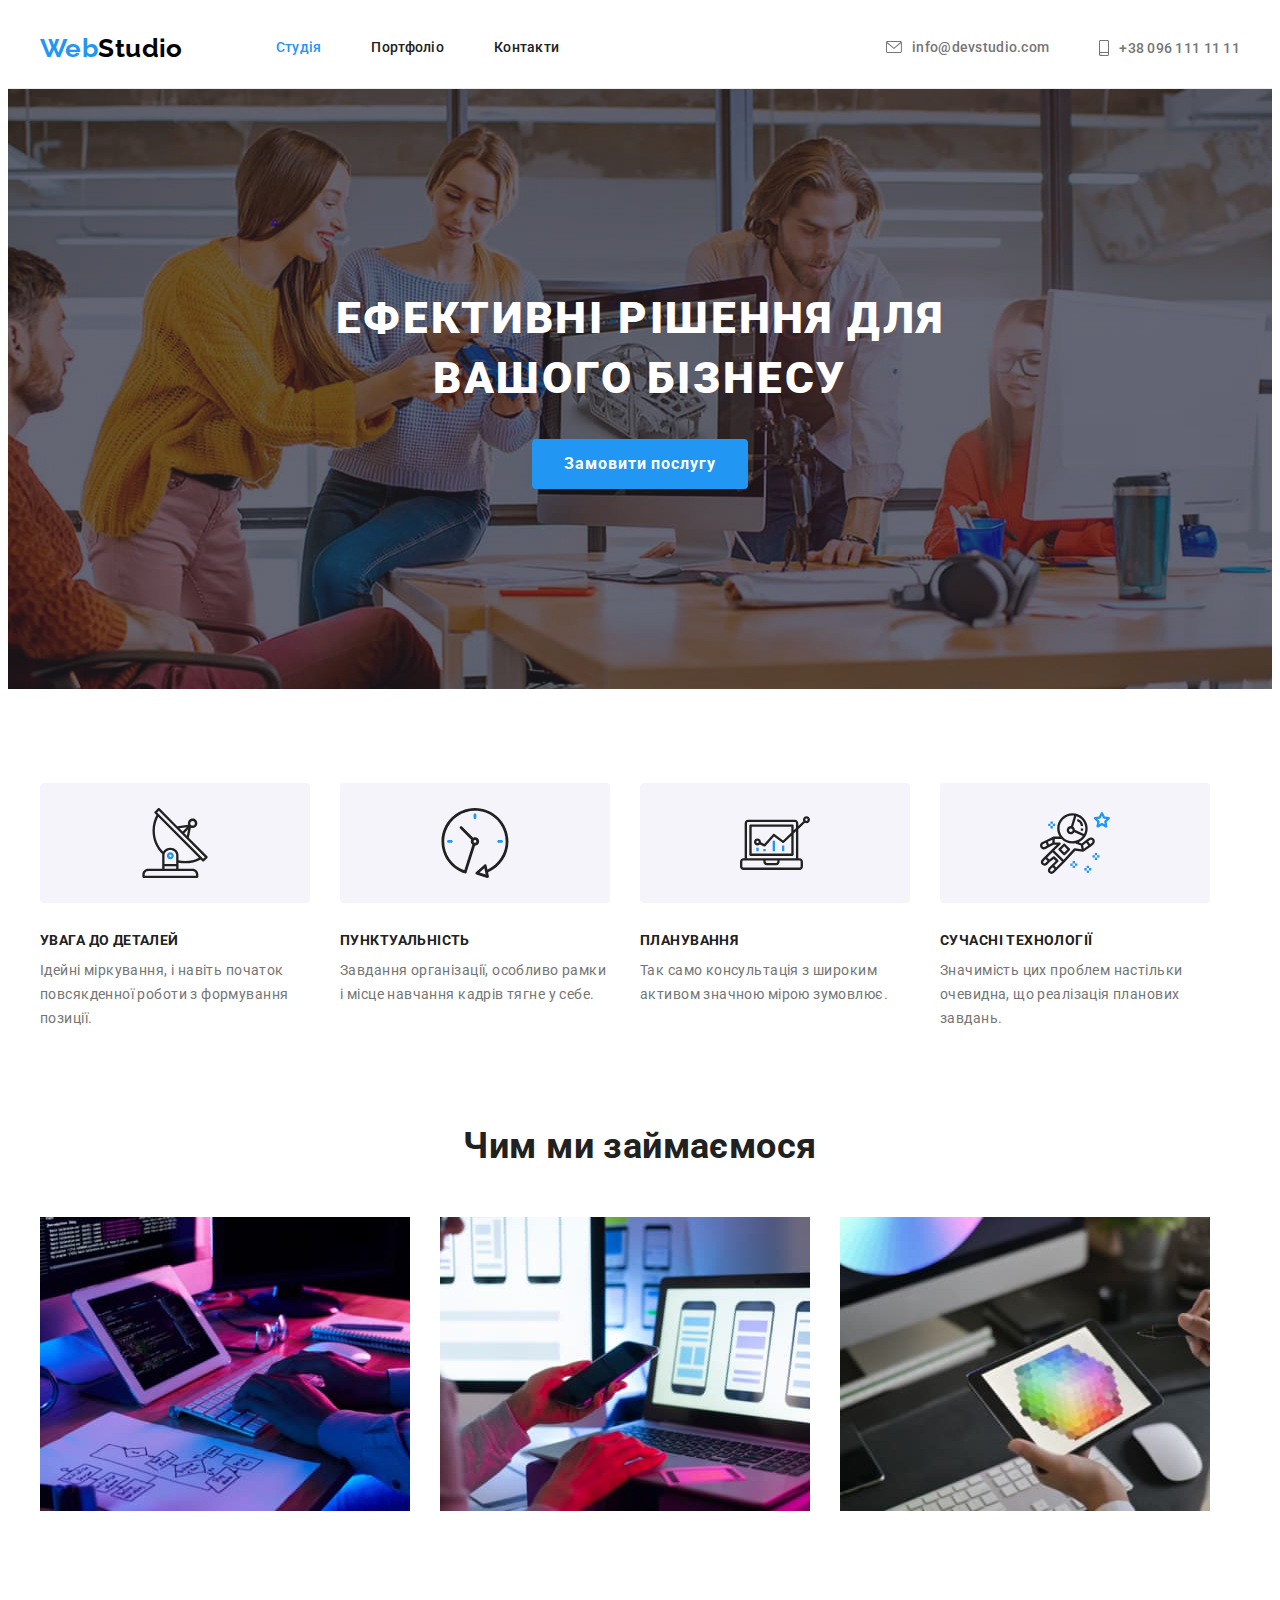
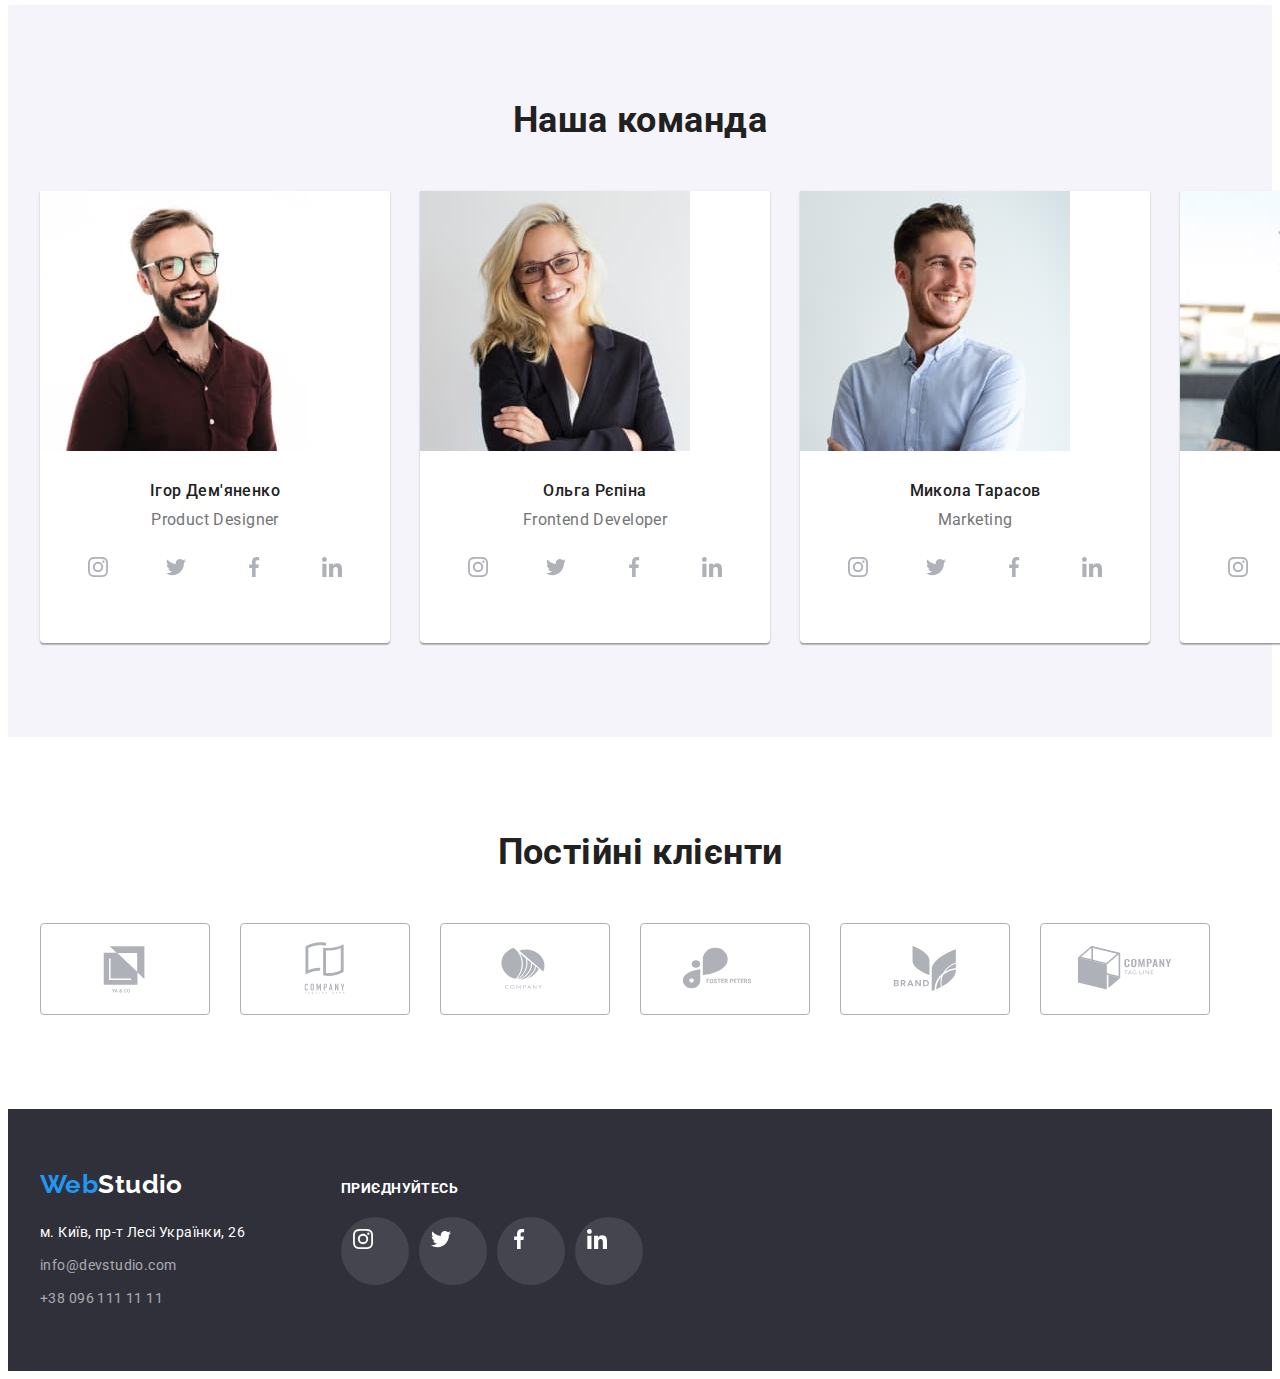
==== index.html @ 2369edc8 "Initial commit" ====
<!DOCTYPE html>
<html lang="uk">
  <head>
    <meta charset="UTF-8" />
    <meta http-equiv="X-UA-Compatible" content="IE=edge" />
    <meta name="viewport" content="width=device-width, initial-scale=1.0" />
    <link rel="preconnect" href="https://fonts.googleapis.com" />
    <link rel="preconnect" href="https://fonts.gstatic.com" crossorigin />
    <link
      href="https://fonts.googleapis.com/css2?family=Raleway:wght@700&family=Roboto:wght@400;500;700;900&display=swap"
      rel="stylesheet"
    />
    <link
      rel="stylesheet"
      href="https://cdnjs.cloudflare.com/ajax/libs/modern-normalize/1.1.0/modern-normalize.min.css"
      integrity="sha512-wpPYUAdjBVSE4KJnH1VR1HeZfpl1ub8YT/NKx4PuQ5NmX2tKuGu6U/JRp5y+Y8XG2tV+wKQpNHVUX03MfMFn9Q=="
      crossorigin="anonymous"
      referrerpolicy="no-referrer"
    />
    <link rel="stylesheet" href="./css/styles.css" />
    <title>Студія</title>
  </head>
  <body>
    <header class="site-header">
      <div class="site-header__container container">
        <a href="./index.html" class="logo"><span class="logo__accent">Web</span>Studio</a>

        <nav class="site-nav">
          <ul class="site-nav__list">
            <li class="site-nav__item">
              <a class="site-nav__link site-nav__link--current" href="./index.html">Студія</a>
            </li>
            <li class="site-nav__item">
              <a class="site-nav__link" href="./portfolio.html">Портфоліо</a>
            </li>
            <li class="site-nav__item">
              <a class="site-nav__link" href="">Контакти</a>
            </li>
          </ul>
        </nav>

        <ul class="header-contacts">
          <li class="header-contacts__item">
            <a class="header-contacts__link" href="mailto:info@devstudio.com">
              <svg class="header-contacts__icon icon-envelope" height="12" width="16">
                <use href="./images/icons.svg#icon-envelope"></use></svg
              >info@devstudio.com</a
            >
          </li>
          <li class="header-contacts__item">
            <a class="header-contacts__link" href="tel:+380961111111">
              <svg class="header-contacts__icon icon-smartphone" height="16" width="10">
                <use href="./images/icons.svg#icon-smartphone"></use></svg
              >+38 096 111 11 11</a
            >
          </li>
        </ul>
      </div>
    </header>

    <main>
      <section class="hero">
        <div class="container hero__container">
          <h1 class="hero__heading">
            Ефективні рішення для<br />
            вашого бізнесу
          </h1>
          <button class="button hero__button" type="button">Замовити послугу</button>
        </div>
      </section>

      <section class="features section">
        <div class="container">
          <h2 class="features__heading">Особливості</h2>
          <ul class="features-list">
            <li class="features-list__item">
              <div class="features-list__thumb">
                <svg class="features-list__icon" height="70" width="70">
                  <use href="./images/icons.svg#icon-antenna"></use>
                </svg>
              </div>
              <h3 class="features-list__heading">Увага до деталей</h3>
              <p class="features-list__text">
                Ідейні міркування, і навіть початок повсякденної роботи з формування позиції.
              </p>
            </li>
            <li class="features-list__item">
              <div class="features-list__thumb">
                <svg class="features-list__icon" height="70" width="70">
                  <use href="./images/icons.svg#icon-clock"></use>
                </svg>
              </div>
              <h3 class="features-list__heading">Пунктуальність</h3>
              <p class="features-list__text">
                Завдання організації, особливо рамки і місце навчання кадрів тягне у себе.
              </p>
            </li>
            <li class="features-list__item">
              <div class="features-list__thumb">
                <svg class="features-list__icon" height="70" width="70">
                  <use href="./images/icons.svg#icon-diagram"></use>
                </svg>
              </div>
              <h3 class="features-list__heading">Планування</h3>
              <p class="features-list__text">
                Так само консультація з широким активом значною мірою зумовлює.
              </p>
            </li>
            <li class="features-list__item">
              <div class="features-list__thumb">
                <svg class="features-list__icon" height="70" width="70">
                  <use href="./images/icons.svg#icon-astronaut"></use>
                </svg>
              </div>
              <h3 class="features-list__heading">Сучасні технології</h3>
              <p class="features-list__text">
                Значимість цих проблем настільки очевидна, що реалізація планових завдань.
              </p>
            </li>
          </ul>
        </div>
      </section>

      <section class="competence section">
        <div class="container">
          <h2 class="competence__heading heading">Чим ми займаємося</h2>
          <ul class="competence-list text-center">
            <li class="competence-list__item">
              <a href="">
                <img
                  class="image-block"
                  src="./images/coding.jpg"
                  alt="Верстаємо сайти"
                  width="370"
                />
              </a>
            </li>
            <li class="competence-list__item">
              <a href="">
                <img
                  class="image-block"
                  src="./images/adaptation.jpg"
                  alt="Адаптуємо під різні пристрої"
                  width="370"
                />
              </a>
            </li>
            <li class="competence-list__item">
              <a href="">
                <img
                  class="image-block"
                  src="./images/coloring.jpg"
                  alt="Підбираємо кольорову гаму"
                  width="370"
                />
              </a>
            </li>
          </ul>
        </div>
      </section>

      <section class="team section">
        <div class="container">
          <h2 class="team__heading heading">Наша команда</h2>

          <ul class="team-cards text-center">
            <li class="team-cards__item">
              <img
                class="image-block"
                src="./images/igor.jpg"
                alt="Усміхнений брюнет з охайною щетиною на обличчі, в окулярах та бордовою рубашкою"
                width="270"
              />
              <div class="team-cards__description">
                <h3 class="team-cards__heading">Ігор Дем'яненко</h3>
                <p class="team-cards__position">Product Designer</p>
                <ul class="team-cards__social-links social-links">
                  <li class="social-links__item">
                    <a href="" class="social-links__link">
                      <svg class="social-links__icon" height="20" width="20">
                        <use href="./images/icons.svg#icon-instagram"></use>
                      </svg>
                    </a>
                  </li>
                  <li class="social-links__item">
                    <a href="" class="social-links__link">
                      <svg class="social-links__icon" height="20" width="20">
                        <use href="./images/icons.svg#icon-twitter"></use>
                      </svg>
                    </a>
                  </li>
                  <li class="social-links__item">
                    <a href="" class="social-links__link">
                      <svg class="social-links__icon" height="20" width="20">
                        <use href="./images/icons.svg#icon-facebook"></use>
                      </svg>
                    </a>
                  </li>
                  <li class="social-links__item">
                    <a href="" class="social-links__link">
                      <svg class="social-links__icon" height="20" width="20">
                        <use href="./images/icons.svg#icon-linkedin"></use>
                      </svg>
                    </a>
                  </li>
                </ul>
              </div>
            </li>
            <li class="team-cards__item">
              <img
                class="image-block"
                src="./images/olga.jpg"
                alt="Усміхнена блондинка в окулярах та чорному жакеті"
                width="270"
              />
              <div class="team-cards__description">
                <h3 class="team-cards__heading">Ольга Рєпіна</h3>
                <p class="team-cards__position">Frontend Developer</p>
                <ul class="team-cards__social-links social-links">
                  <li class="social-links__item">
                    <a href="" class="social-links__link">
                      <svg class="social-links__icon" height="20" width="20">
                        <use href="./images/icons.svg#icon-instagram"></use>
                      </svg>
                    </a>
                  </li>
                  <li class="social-links__item">
                    <a href="" class="social-links__link">
                      <svg class="social-links__icon" height="20" width="20">
                        <use href="./images/icons.svg#icon-twitter"></use>
                      </svg>
                    </a>
                  </li>
                  <li class="social-links__item">
                    <a href="" class="social-links__link">
                      <svg class="social-links__icon" height="20" width="20">
                        <use href="./images/icons.svg#icon-facebook"></use>
                      </svg>
                    </a>
                  </li>
                  <li class="social-links__item">
                    <a href="" class="social-links__link">
                      <svg class="social-links__icon" height="20" width="20">
                        <use href="./images/icons.svg#icon-linkedin"></use>
                      </svg>
                    </a>
                  </li>
                </ul>
              </div>
            </li>
            <li class="team-cards__item">
              <img
                class="image-block"
                src="./images/mikola.jpg"
                alt="Усміхнений брюнет у білій сорочці"
                width="270"
              />
              <div class="team-cards__description">
                <h3 class="team-cards__heading">Микола Тарасов</h3>
                <p class="team-cards__position">Marketing</p>
                <ul class="team-cards__social-links social-links">
                  <li class="social-links__item">
                    <a href="" class="social-links__link">
                      <svg class="social-links__icon" height="20" width="20">
                        <use href="./images/icons.svg#icon-instagram"></use>
                      </svg>
                    </a>
                  </li>
                  <li class="social-links__item">
                    <a href="" class="social-links__link">
                      <svg class="social-links__icon" height="20" width="20">
                        <use href="./images/icons.svg#icon-twitter"></use>
                      </svg>
                    </a>
                  </li>
                  <li class="social-links__item">
                    <a href="" class="social-links__link">
                      <svg class="social-links__icon" height="20" width="20">
                        <use href="./images/icons.svg#icon-facebook"></use>
                      </svg>
                    </a>
                  </li>
                  <li class="social-links__item">
                    <a href="" class="social-links__link">
                      <svg class="social-links__icon" height="20" width="20">
                        <use href="./images/icons.svg#icon-linkedin"></use>
                      </svg>
                    </a>
                  </li>
                </ul>
              </div>
            </li>
            <li class="team-cards__item">
              <img
                class="image-block"
                src="./images/mihailo.jpg"
                alt="Брюнет з щетиною на обличчі, в окулярах та чорній футболці"
                width="270"
              />
              <div class="team-cards__description">
                <h3 class="team-cards__heading">Михайло Єрмаков</h3>
                <p class="team-cards__position">UI Designer</p>
                <ul class="team-cards__social-links social-links">
                  <li class="social-links__item">
                    <a href="" class="social-links__link">
                      <svg class="social-links__icon" height="20" width="20">
                        <use href="./images/icons.svg#icon-instagram"></use>
                      </svg>
                    </a>
                  </li>
                  <li class="social-links__item">
                    <a href="" class="social-links__link">
                      <svg class="social-links__icon" height="20" width="20">
                        <use href="./images/icons.svg#icon-twitter"></use>
                      </svg>
                    </a>
                  </li>
                  <li class="social-links__item">
                    <a href="" class="social-links__link">
                      <svg class="social-links__icon" height="20" width="20">
                        <use href="./images/icons.svg#icon-facebook"></use>
                      </svg>
                    </a>
                  </li>
                  <li class="social-links__item">
                    <a href="" class="social-links__link">
                      <svg class="social-links__icon" height="20" width="20">
                        <use href="./images/icons.svg#icon-linkedin"></use>
                      </svg>
                    </a>
                  </li>
                </ul>
              </div>
            </li>
          </ul>
        </div>
      </section>

      <section class="clients section">
        <div class="container">
          <h2 class="clients__heading heading">Постійні клієнти</h2>
          <ul class="clients__list">
            <li class="clients__item">
              <a href="" class="clients__link">
                <svg class="clients__icon" height="60" width="106">
                  <use href="./images/icons.svg#icon-client1"></use>
                </svg>
              </a>
            </li>
            <li class="clients__item">
              <a href="" class="clients__link">
                <svg class="clients__icon" height="60" width="106">
                  <use href="./images/icons.svg#icon-client2"></use>
                </svg>
              </a>
            </li>
            <li class="clients__item">
              <a href="" class="clients__link">
                <svg class="clients__icon" height="60" width="106">
                  <use href="./images/icons.svg#icon-client3"></use>
                </svg>
              </a>
            </li>
            <li class="clients__item">
              <a href="" class="clients__link">
                <svg class="clients__icon" height="60" width="106">
                  <use href="./images/icons.svg#icon-client4"></use>
                </svg>
              </a>
            </li>
            <li class="clients__item">
              <a href="" class="clients__link">
                <svg class="clients__icon" height="60" width="106">
                  <use href="./images/icons.svg#icon-client5"></use>
                </svg>
              </a>
            </li>
            <li class="clients__item">
              <a href="" class="clients__link">
                <svg class="clients__icon" height="60" width="106">
                  <use href="./images/icons.svg#icon-client6"></use>
                </svg>
              </a>
            </li>
          </ul>
        </div>
      </section>
    </main>

    <footer class="site-footer">
      <div class="site-footer__container container">
        <div class="site-footer__nav-links">
          <a href="./index.html" class="logo site-footer__logo"
            ><span class="logo__accent">Web</span>Studio</a
          >
          <address class="footer-contacts">
            <ul>
              <li class="footer-contacts__item">
                <a
                  class="footer-contacts__link footer-contacts__link--address"
                  href="https://goo.gl/maps/XUFfffDGWBc9zeDt5"
                  >м. Київ, пр-т Лесі Українки, 26</a
                >
              </li>
              <li class="footer-contacts__item">
                <a class="footer-contacts__link" href="mailto:info@devstudio.com"
                  >info@devstudio.com</a
                >
              </li>
              <li class="footer-contacts__item">
                <a class="footer-contacts__link" href="tel:+380961111111">+38 096 111 11 11</a>
              </li>
            </ul>
          </address>
        </div>

        <div class="site-footer__social-links">
          <h2 class="site-footer__heading">Приєднуйтесь</h2>
          <ul class="site-footer__social-list social-links">
            <li class="social-links__item">
              <a href="" class="site-footer__social-link social-links__link">
                <svg class="social-links__icon" height="20" width="20">
                  <use href="./images/icons.svg#icon-instagram"></use>
                </svg>
              </a>
            </li>
            <li class="social-links__item">
              <a href="" class="site-footer__social-link social-links__link">
                <svg class="social-links__icon" height="20" width="20">
                  <use href="./images/icons.svg#icon-twitter"></use>
                </svg>
              </a>
            </li>
            <li class="social-links__item">
              <a href="" class="site-footer__social-link social-links__link">
                <svg class="social-links__icon" height="20" width="20">
                  <use href="./images/icons.svg#icon-facebook"></use>
                </svg>
              </a>
            </li>
            <li class="social-links__item">
              <a href="" class="site-footer__social-link social-links__link">
                <svg class="social-links__icon" height="20" width="20">
                  <use href="./images/icons.svg#icon-linkedin"></use>
                </svg>
              </a>
            </li>
          </ul>
        </div>
      </div>
    </footer>
  </body>
</html>
---- css/styles.css ----
:root {
  --font-family-primary: 'Roboto', sans-serif;
  --font-family-secondary: 'Raleway', sans-serif;
  --text-color-primary: #212121;
  --text-color-secondary: #757575;
  --text-color-accent: #2196f3;
  --text-color-logo: #000;
  --text-color-footer: #fff;
  --text-color-hero: #fff;
  --text-color-button-text-light: #fff;
  --text-color-button-text-dark: #212121;
  --text-color-contacts: rgba(255, 255, 255, 0.6);
  --text-color-address: #fff;
  --text-color-social: #afb1b8;
  --text-color-social-hover: #fff;
  --thumb-color: #afb1b8;
  --thumb-color-hover: #2196f3;
  --bg-color-primary: #fff;
  --bg-color-dark: #2f303a;
  --bg-color-gray: #f5f4fa;
  --bg-color-button-primary: #f5f4fa;
  --bg-color-button-accent-primary: #2196f3;
  --bg-color-button-accent-secondary: #188ce8;
  --header-border-color: #ececec;
  --portfolio-cards-border-color: #eee;
  --list-items-gap: 30px;
}

/* Global styles */

h1,
h2,
h3,
h4,
h5,
h6,
p,
ul {
  margin: 0;
  padding: 0;
}

ul {
  list-style: none;
}

body {
  font-family: var(--font-family-primary);
  font-weight: 400;
  font-size: 14px;
  line-height: 1.71;
  letter-spacing: 0.03em;

  color: var(--text-color-primary);
}

/* Utilities */

.container {
  margin-left: auto;
  margin-right: auto;
  padding-left: 15px;
  padding-right: 15px;
  width: 1200px;
}

.section {
  padding-top: 94px;
  padding-bottom: 94px;
}

.image-block {
  display: block;
}

.button {
  font-family: inherit;
  cursor: pointer;
}

.text-center {
  text-align: center;
}

.heading {
  font-size: 36px;
  line-height: 1.17;
  text-align: center;
}

/* Site header */

.site-header {
  border-bottom: 1px solid var(--header-border-color);
}

.site-header__container {
  display: flex;
  align-items: center;
}

/* Logo */

.logo {
  font-family: var(--font-family-secondary);
  font-weight: 700;
  font-size: 26px;
  line-height: 1.19;
  text-decoration: none;

  color: var(--text-color-logo);
}

.logo__accent {
  color: var(--text-color-accent);
}

/* Site navigation */

.site-nav {
  margin-left: 93px;
}

/* Site navigation & Header contacts */

.site-nav__list,
.header-contacts {
  display: flex;
}

.site-nav__item:not(:first-child),
.header-contacts__item:not(:first-child) {
  margin-left: 50px;
}

.site-nav__link,
.header-contacts__link {
  display: inline-block;
  padding-top: 32px;
  padding-bottom: 32px;

  font-weight: 500;
  line-height: 1.14;
  letter-spacing: 0.02em;
  text-decoration: none;

  color: var(--text-color-primary);
}

.site-nav__link:hover,
.site-nav__link:focus,
.site-nav__link--current,
.header-contacts__link:hover,
.header-contacts__link:focus {
  color: var(--text-color-accent);
}

/* Header contacts */

.header-contacts {
  margin-left: auto;
}

.header-contacts__icon {
  --color4: currentColor;

  margin-right: 10px;
}

.header-contacts__icon.icon-envelope {
  vertical-align: -0.1em;
}

.header-contacts__icon.icon-smartphone {
  vertical-align: -0.25em;
}

.header-contacts__link {
  color: var(--text-color-secondary);
}

/* Hero */

.hero {
  padding-top: 200px;
  padding-bottom: 200px;

  background-image: linear-gradient(rgba(47, 48, 58, 0.4), rgba(47, 48, 58, 0.4)),
    url(../images/hero.jpg);
  background-color: var(--bg-color-dark);
  background-repeat: no-repeat;
  background-position: center;
  background-size: 1600px;
}

.hero__container {
  text-align: center;
}

.hero__heading {
  font-weight: 900;
  font-size: 44px;
  line-height: 1.36;
  letter-spacing: 0.06em;
  text-transform: uppercase;

  color: var(--text-color-hero);
}

.hero__button {
  margin-top: 30px;
  padding: 10px 32px;

  font-weight: 700;
  font-size: 16px;
  line-height: 1.88;
  text-align: center;
  letter-spacing: 0.06em;

  color: var(--text-color-button-text-light);
  background-color: var(--bg-color-button-accent-primary);
  border: 0 solid transparent;
  border-radius: 4px;
}

.hero__button:hover,
.hero__button:focus {
  background-color: var(--bg-color-button-accent-secondary);
}

/* Features & Portfolio */

.features__heading,
.portfolio__heading {
  position: absolute;
  white-space: nowrap;
  width: 1px;
  height: 1px;
  overflow: hidden;
  border: 0;
  padding: 0;
  clip: rect(0 0 0 0);
  clip-path: inset(50%);
  margin: -1px;
}

/* Features list */

.features-list {
  display: flex;
}

.features-list__item {
  flex-basis: calc(100% / 4 - var(--list-items-gap));
}

.features-list__item:not(:first-child) {
  margin-left: var(--list-items-gap);
}

.features-list__thumb {
  padding-top: 25px;
  padding-bottom: 25px;

  border-radius: 4px;
  background-color: var(--bg-color-gray);
}

.features-list__icon {
  display: block;
  margin-left: auto;
  margin-right: auto;
}

.features-list__heading {
  margin-top: 30px;

  font-size: 14px;
  line-height: 1.14;
  text-transform: uppercase;
}

.features-list__text {
  margin-top: 10px;

  color: var(--text-color-secondary);
}

/* Competence */

.competence {
  padding-top: 0;
}

.competence-list {
  display: flex;
  margin-top: 50px;
}

.competence-list__item {
  flex-basis: calc(100% / 3 - var(--list-items-gap));
}

.competence-list__item:not(:first-child) {
  margin-left: var(--list-items-gap);
}

/* Team */

.team {
  background-color: var(--bg-color-gray);
}

/* Team cards */

.team-cards {
  display: flex;
  margin-top: 50px;
}

.team-cards__item {
  flex-basis: calc(100% / 3 - var(--list-items-gap));

  background-color: var(--bg-color-primary);
  box-shadow: 0px 1px 3px rgba(0, 0, 0, 0.12), 0px 1px 1px rgba(0, 0, 0, 0.14),
    0px 2px 1px rgba(0, 0, 0, 0.2);
  border-radius: 0px 0px 4px 4px;
}

.team-cards__item:not(:first-child) {
  margin-left: var(--list-items-gap);
}

.team-cards__description {
  padding-top: 30px;
  padding-bottom: 30px;
  padding-left: 24px;
  padding-right: 24px;
}

.team-cards__heading {
  font-weight: 500;
  font-size: 16px;
  line-height: 1.19;
}

.team-cards__position {
  margin-top: 10px;

  font-size: 16px;
  line-height: 1.19;
  color: var(--text-color-secondary);
}

.team-cards__social-links {
  margin-top: 16px;
  justify-content: center;
}

/* Social links */

.social-links {
  display: flex;
}

.social-links__item:not(:last-child) {
  margin-right: 10px;
}

.social-links__link {
  display: inline-block;
  height: 44px;
  width: 44px;
  padding: 12px;

  border-radius: 50%;

  color: var(--text-color-social);
}

.social-links__link:hover,
.social-links__link:focus {
  color: var(--text-color-social-hover);
  background-color: var(--bg-color-button-accent-primary);
}

.social-links__icon {
  --color1: currentColor;
}

/* Clients */

.clients__list {
  display: flex;
  margin-top: 50px;
}

.clients__item {
  flex-basis: calc(100% / 6 - var(--list-items-gap));
}

.clients__item:not(:first-child) {
  margin-left: var(--list-items-gap);
}

.clients__link {
  display: block;
  padding-top: 15px;
  padding-bottom: 15px;

  color: var(--thumb-color);
  border: 1px solid var(--thumb-color);
  border-radius: 4px;
}

.clients__link:hover,
.clients__link:focus {
  color: var(--thumb-color-hover);
  border-color: var(--thumb-color-hover);
}

.clients__icon {
  --color1: currentColor;

  display: block;
  margin-left: auto;
  margin-right: auto;
}

/* Site footer */

.site-footer {
  padding-top: 60px;
  padding-bottom: 60px;

  background-color: var(--bg-color-dark);
}

.site-footer__container {
  display: flex;
  align-items: baseline;
}

.site-footer__nav-links {
  width: 231px;
}

.site-footer__logo {
  color: var(--text-color-footer);
}

.site-footer__social-links {
  margin-left: 70px;
}

.site-footer__heading {
  font-size: 14px;
  line-height: 1.14;
  text-transform: uppercase;

  color: var(--text-color-footer);
}

.site-footer__social-list {
  margin-top: 20px;
}

.site-footer__social-link {
  color: var(--text-color-footer);
  background-color: rgba(255, 255, 255, 0.1);
}

/* Footer contacts */

.footer-contacts {
  margin-top: 20px;
}

.footer-contacts__item:not(:first-child) {
  margin-top: 9px;
}

.footer-contacts__link {
  font-style: normal;
  text-decoration: none;
  color: var(--text-color-contacts);
}

.footer-contacts__link:hover,
.footer-contacts__link:focus {
  color: var(--text-color-accent);
}

.footer-contacts__link--address {
  color: var(--text-color-address);
}

/* Portfolio filter */

.portfolio-filter {
  display: flex;
  justify-content: center;
}

.portfolio-filter__item:not(:first-child) {
  margin-left: 8px;
}

.portfolio-filter__button {
  min-width: 73px;
  padding: 6px 22px;

  font-weight: 500;
  font-size: 16px;
  line-height: 1.62;
  letter-spacing: 0.03em;

  color: var(--text-color-button-text-dark);
  background-color: var(--bg-color-button-primary);
  border: 0 solid transparent;
  border-radius: 4px;
}

.portfolio-filter__button:hover,
.portfolio-filter__button:focus,
.portfolio-filter__button--active {
  color: var(--text-color-button-text-light);
  background-color: var(--bg-color-button-accent-primary);
}

.portfolio-filter__button:hover,
.portfolio-filter__button:focus {
  box-shadow: 0px 3px 1px rgba(0, 0, 0, 0.1), 0px 1px 2px rgba(0, 0, 0, 0.08),
    0px 2px 2px rgba(0, 0, 0, 0.12);
}

/* Portfolio cards */

.portfolio-cards {
  display: flex;
  flex-wrap: wrap;
  margin-top: calc((-1 * var(--list-items-gap)) + 50px);
  margin-left: calc(-1 * var(--list-items-gap));
}

.portfolio-cards__item {
  flex-basis: calc(100% / 3 - var(--list-items-gap));
  margin-top: var(--list-items-gap);
  margin-left: var(--list-items-gap);
}

.portfolio-cards__link {
  display: block;
  text-decoration: none;

  color: var(--text-color-primary);
}

.portfolio-cards__link:hover {
  box-shadow: 0px 1px 1px rgba(0, 0, 0, 0.12), 0px 4px 4px rgba(0, 0, 0, 0.06),
    1px 4px 6px rgba(0, 0, 0, 0.16);
}

.portfolio-cards__description {
  padding-top: 20px;
  padding-bottom: 20px;
  padding-left: 24px;
  padding-right: 24px;

  border: 1px solid var(--portfolio-cards-border-color);
  border-top: none;
}

.portfolio-cards__heading {
  font-weight: 700;
  font-size: 18px;
  line-height: 2;
  letter-spacing: 0.06em;
}

.portfolio-cards__text {
  margin-top: 4px;
  font-size: 16px;
  line-height: 1.88;

  color: var(--text-color-secondary);
}
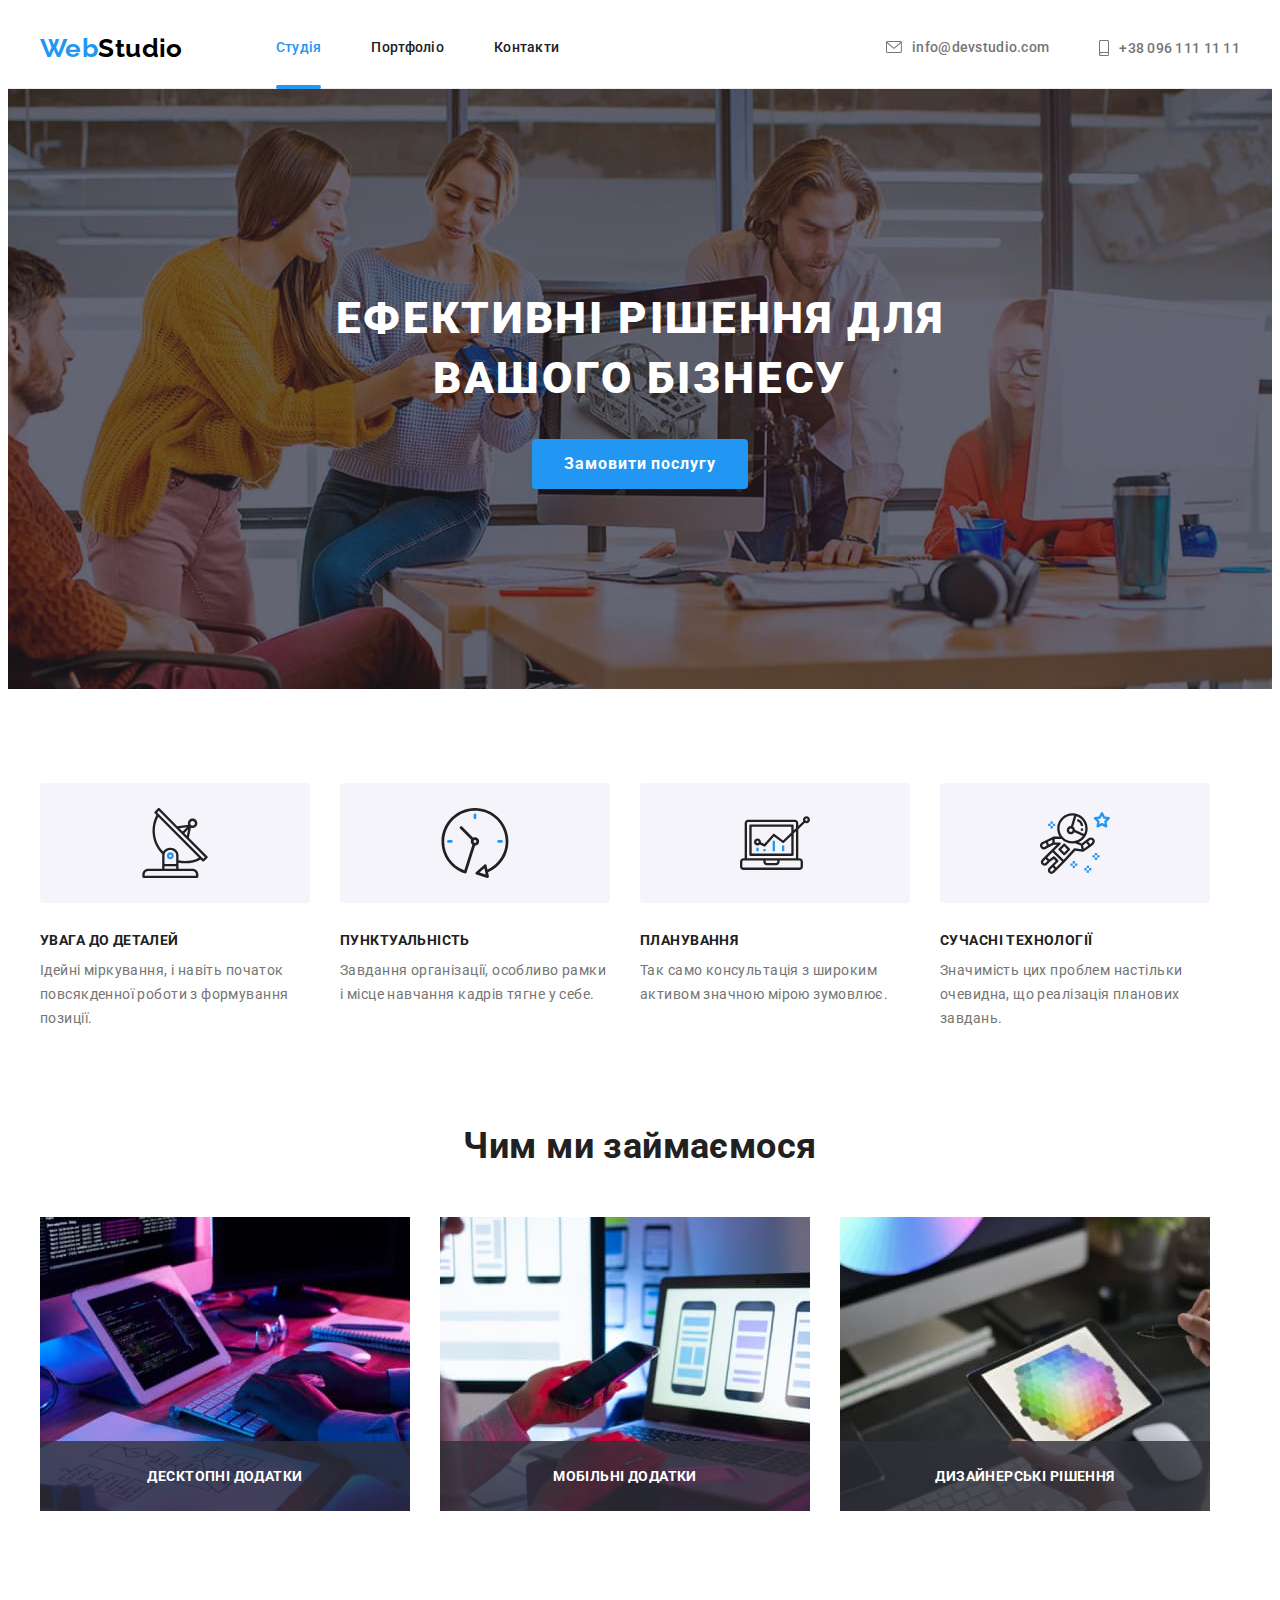
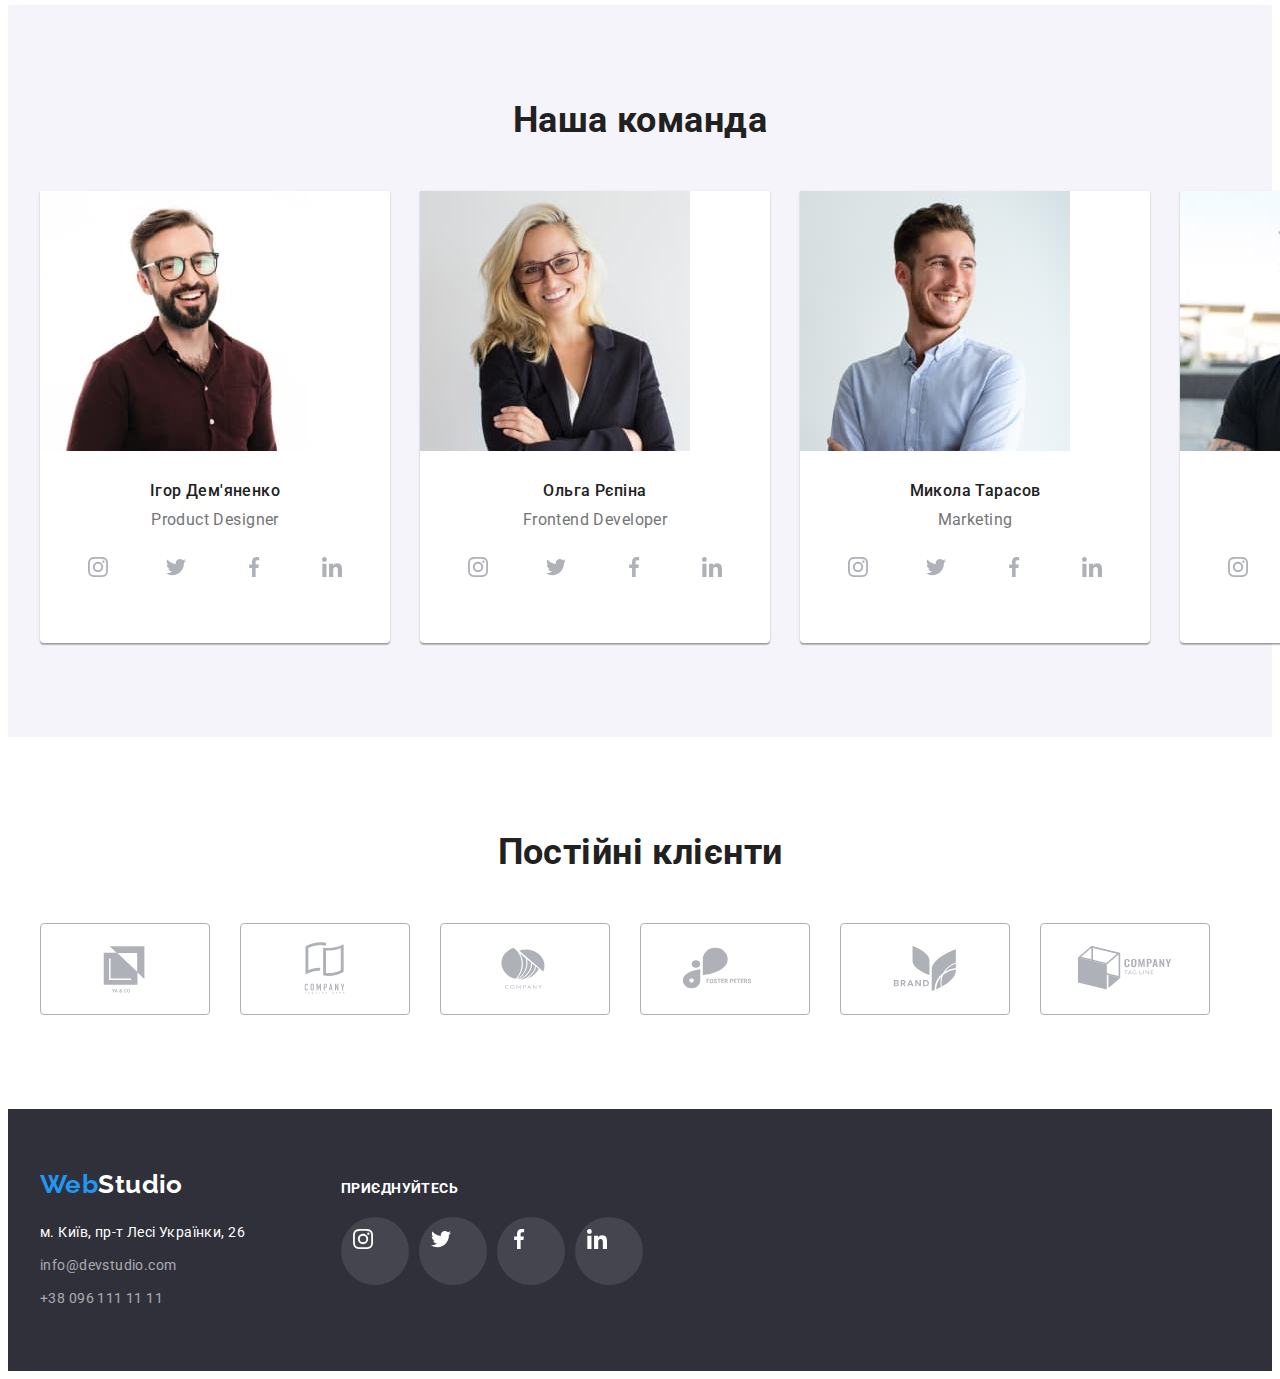
==== commit 3f2222c2: "Added captions to Competence list" ====
--- a/index.html
+++ b/index.html
@@ -126,33 +126,36 @@
           <h2 class="competence__heading heading">Чим ми займаємося</h2>
           <ul class="competence-list text-center">
             <li class="competence-list__item">
-              <a href="">
+              <a class="competence-list__link" href="">
                 <img
                   class="image-block"
                   src="./images/coding.jpg"
                   alt="Верстаємо сайти"
                   width="370"
                 />
+                <span class="competence-list__caption">Десктопні додатки</span>
               </a>
             </li>
             <li class="competence-list__item">
-              <a href="">
+              <a class="competence-list__link" href="">
                 <img
                   class="image-block"
                   src="./images/adaptation.jpg"
                   alt="Адаптуємо під різні пристрої"
                   width="370"
                 />
+                <span class="competence-list__caption">Мобільні додатки </span>
               </a>
             </li>
             <li class="competence-list__item">
-              <a href="">
+              <a class="competence-list__link" href="">
                 <img
                   class="image-block"
                   src="./images/coloring.jpg"
                   alt="Підбираємо кольорову гаму"
                   width="370"
                 />
+                <span class="competence-list__caption">Дизайнерські рішення</span>
               </a>
             </li>
           </ul>
--- a/css/styles.css
+++ b/css/styles.css
@@ -7,6 +7,7 @@
   --text-color-logo: #000;
   --text-color-footer: #fff;
   --text-color-hero: #fff;
+  --text-color-caption: #fff;
   --text-color-button-text-light: #fff;
   --text-color-button-text-dark: #212121;
   --text-color-contacts: rgba(255, 255, 255, 0.6);
@@ -18,6 +19,7 @@
   --bg-color-primary: #fff;
   --bg-color-dark: #2f303a;
   --bg-color-gray: #f5f4fa;
+  --bg-color-caption: rgba(47, 48, 58, 0.8);
   --bg-color-button-primary: #f5f4fa;
   --bg-color-button-accent-primary: #2196f3;
   --bg-color-button-accent-secondary: #188ce8;
@@ -135,6 +137,8 @@
 
 .site-nav__link,
 .header-contacts__link {
+  position: relative;
+
   display: inline-block;
   padding-top: 32px;
   padding-bottom: 32px;
@@ -145,6 +149,7 @@
   text-decoration: none;
 
   color: var(--text-color-primary);
+  transition: color 250ms cubic-bezier(0.4, 0, 0.2, 1);
 }
 
 .site-nav__link:hover,
@@ -155,6 +160,20 @@
   color: var(--text-color-accent);
 }
 
+.site-nav__link--current::after {
+  position: absolute;
+  left: 0;
+  bottom: -1px;
+
+  content: '';
+  display: block;
+  height: 4px;
+  width: 100%;
+
+  border-radius: 2px;
+  background-color: var(--text-color-accent);
+}
+
 /* Header contacts */
 
 .header-contacts {
@@ -217,10 +236,12 @@
   text-align: center;
   letter-spacing: 0.06em;
 
+  border: 0 solid transparent;
+  border-radius: 4px;
   color: var(--text-color-button-text-light);
   background-color: var(--bg-color-button-accent-primary);
-  border: 0 solid transparent;
-  border-radius: 4px;
+
+  transition: background-color 250ms cubic-bezier(0.4, 0, 0.2, 1);
 }
 
 .hero__button:hover,
@@ -305,6 +326,31 @@
   margin-left: var(--list-items-gap);
 }
 
+.competence-list__link {
+  position: relative;
+
+  display: block;
+}
+
+.competence-list__caption {
+  position: absolute;
+  left: 0;
+  bottom: 0;
+
+  display: block;
+  width: 100%;
+  padding-top: 27px;
+  padding-bottom: 27px;
+
+  text-align: center;
+  text-transform: uppercase;
+  font-weight: 700;
+  line-height: 1.17;
+
+  color: var(--text-color-caption);
+  background-color: var(--bg-color-caption);
+}
+
 /* Team */
 
 .team {
@@ -376,6 +422,9 @@
   border-radius: 50%;
 
   color: var(--text-color-social);
+  background-color: none;
+  transition: color 250ms cubic-bezier(0.4, 0, 0.2, 1),
+    background-color 250ms cubic-bezier(0.4, 0, 0.2, 1);
 }
 
 .social-links__link:hover,
@@ -408,9 +457,12 @@
   padding-top: 15px;
   padding-bottom: 15px;
 
+  border-radius: 4px;
   color: var(--thumb-color);
   border: 1px solid var(--thumb-color);
-  border-radius: 4px;
+
+  transition: color 250ms cubic-bezier(0.4, 0, 0.2, 1),
+    border-color 250ms cubic-bezier(0.4, 0, 0.2, 1);
 }
 
 .clients__link:hover,
@@ -483,7 +535,10 @@
 .footer-contacts__link {
   font-style: normal;
   text-decoration: none;
+
   color: var(--text-color-contacts);
+
+  transition: color 250ms cubic-bezier(0.4, 0, 0.2, 1);
 }
 
 .footer-contacts__link:hover,
@@ -515,10 +570,14 @@
   line-height: 1.62;
   letter-spacing: 0.03em;
 
+  border: 0 solid transparent;
+  border-radius: 4px;
   color: var(--text-color-button-text-dark);
   background-color: var(--bg-color-button-primary);
-  border: 0 solid transparent;
-  border-radius: 4px;
+
+  transition: color 250ms cubic-bezier(0.4, 0, 0.2, 1),
+    background-color 250ms cubic-bezier(0.4, 0, 0.2, 1),
+    box-shadow 250ms cubic-bezier(0.4, 0, 0.2, 1);
 }
 
 .portfolio-filter__button:hover,
@@ -554,6 +613,8 @@
   text-decoration: none;
 
   color: var(--text-color-primary);
+  box-shadow: none;
+  transition: box-shadow 250ms cubic-bezier(0.4, 0, 0.2, 1);
 }
 
 .portfolio-cards__link:hover {
